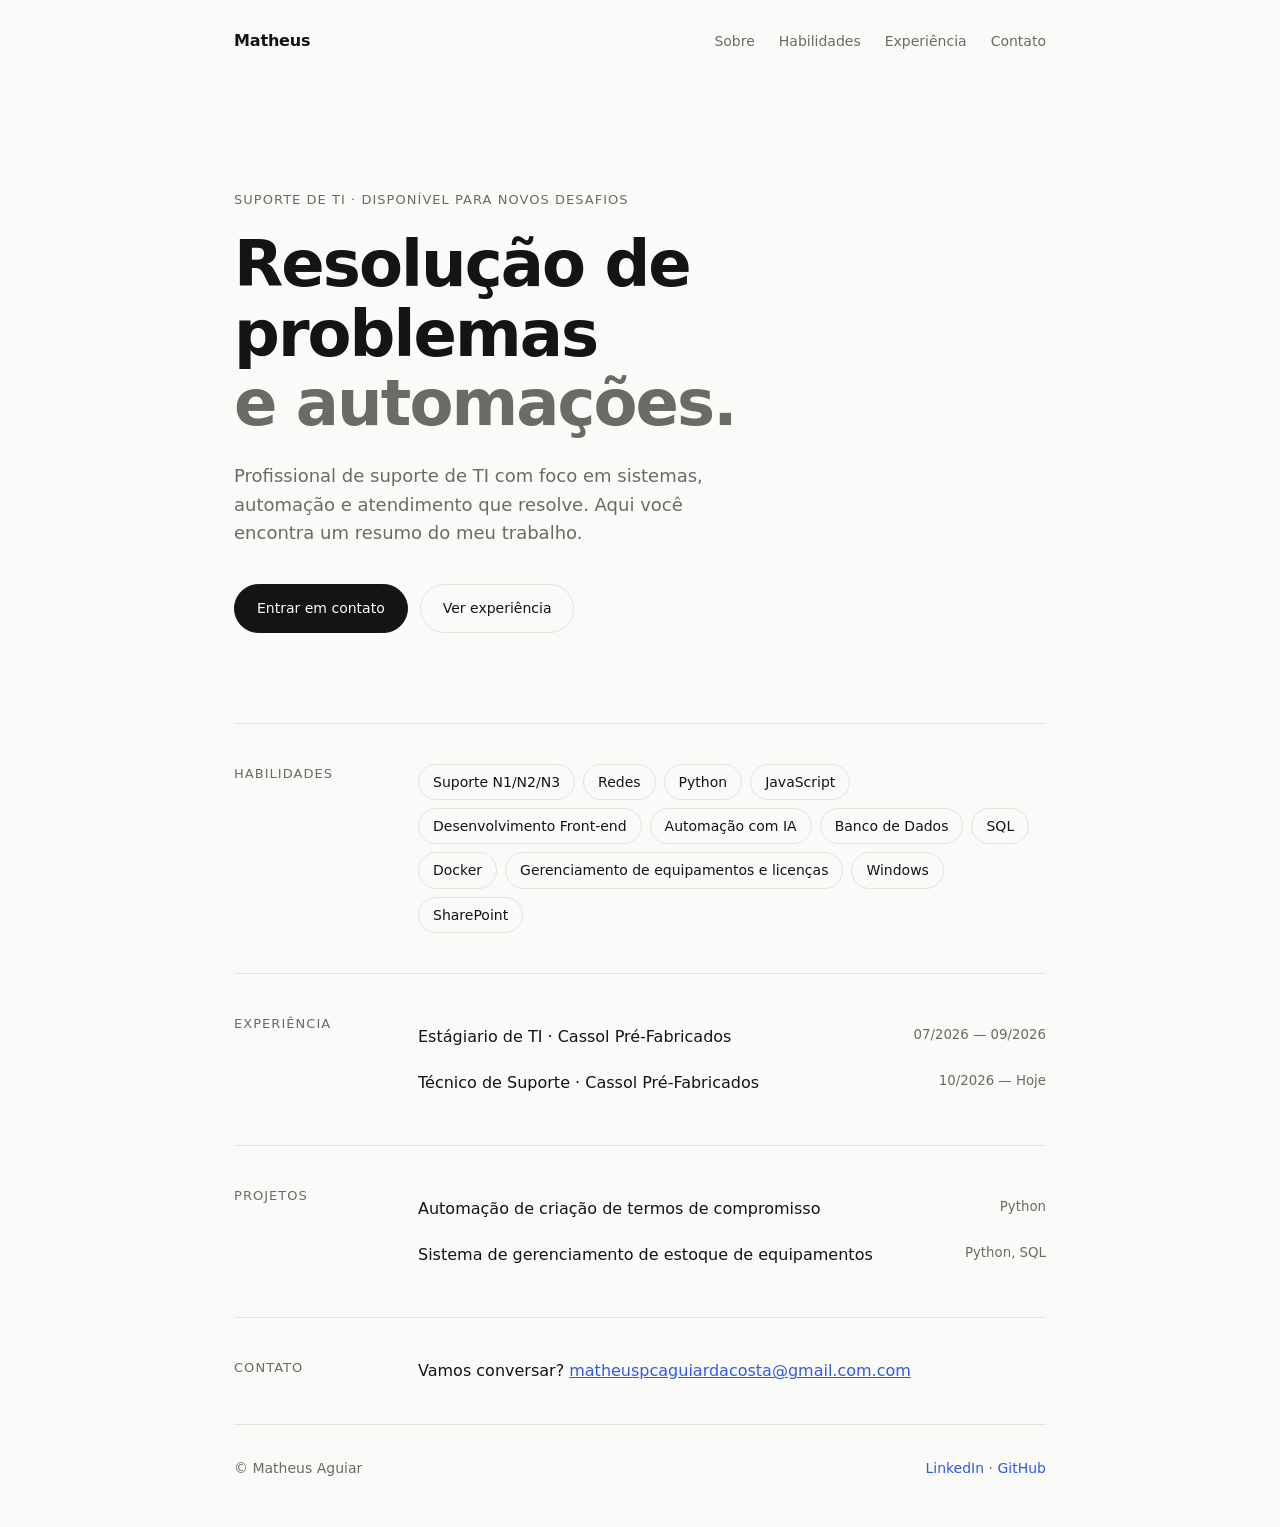
==== index.html @ d4a685de "Adição de projetos e melhoria no código" ====
<!DOCTYPE html>
<html lang="pt-BR">
<head>
<meta charset="utf-8">
<meta name="viewport" content="width=device-width, initial-scale=1, viewport-fit=cover">
<link rel="stylesheet" href="style.css">
<title>Matheus — Portfólio</title>
</head>
<body>
<div class="wrap">
  <header>
    <div class="logo">Matheus</div>
    <nav><a href="#sobre">Sobre</a><a href="#habilidades">Habilidades</a><a href="#experiencia">Experiência</a><a href="#contato">Contato</a></nav>
  </header>

  <main>
    <div class="hero">
      <p class="tag">Suporte de TI · Disponível para novos desafios</p>
      <h1>Resolução de problemas<br><span>e automações.</span></h1>
      <p class="lead">Profissional de suporte de TI com foco em sistemas, automação e atendimento que resolve. Aqui você encontra um resumo do meu trabalho.</p>
      <div class="cta">
        <a class="btn" href="#contato">Entrar em contato</a>
        <a class="btn ghost" href="#experiencia">Ver experiência</a>
      </div>
    </div>

    <section id="habilidades">
      <h2>Habilidades</h2>
      <div class="skills">
        <span>Suporte N1/N2/N3</span>
        <span>Redes</span>
        <span>Python</span>
        <span>JavaScript</span>
        <span>Desenvolvimento Front-end</span>
        <span>Automação com IA</span>
        <span>Banco de Dados</span>
        <span>SQL</span>
        <span>Docker</span>
        <span>Gerenciamento de equipamentos e licenças</span>
        <span>Windows</span>
        <span>SharePoint</span>
      </div>
    </section>

    <section id="experiencia">
      <h2>Experiência</h2>
      <div>
        <div class="row"><span>Estágiario de TI · Cassol Pré-Fabricados</span><small>07/2026 — 09/2026</small></div>
        <div class="row"><span>Técnico de Suporte · Cassol Pré-Fabricados</span><small>10/2026 — Hoje</small></div>
      </div>
    </section>

    <section id="projetos">
        <h2>Projetos</h2>
        <div>
            <div class="row"><span>Automação de criação de termos de compromisso</span><small>Python</small></div>
            <div class="row"><span>Sistema de gerenciamento de estoque de equipamentos</span><small>Python, SQL</small></div>
        </div>
    </section>

    <section id="contato">
      <h2>Contato</h2>
      <p style="margin:0">Vamos conversar? <a href="mailto:matheuspcaguiardacosta@gmail.com" style="color:var(--accent)">matheuspcaguiardacosta@gmail.com.com</a></p>
    </section>
  </main>

  <footer><span>© Matheus Aguiar</span><span><a href="https://www.linkedin.com/in/matheus-aguiar-43703b279" target="_blank">LinkedIn</a> · <a href="https://github.com/Matthwss" target="_blank">GitHub</a></span></footer>
</div>
</body>
</html>
---- style.css ----
:root{
    --bg:#fafaf8;--fg:#141414;
    --muted:#6b6b66;
    --line:#e4e4df;
    --accent:#2f5bea;
    box-sizing:border-box;
    padding-top:env(safe-area-inset-top,0px);
    padding-bottom:env(safe-area-inset-bottom,0px)
}

@media (prefers-color-scheme:dark){
    :root:not([data-theme="light"]){--bg:#0f0f0f;
        --fg:#f1f1ee;
        --muted:#9a9a94;
        --line:#262626;
        --accent:#7b9bff}
}
:root[data-theme="dark"]{
    --bg:#0f0f0f;--fg:#f1f1ee;
    --muted:#9a9a94;
    --line:#262626;
    --accent:#7b9bff
}
html{
    scroll-padding-top:env(safe-area-inset-top,0px)
}
*{
    box-sizing:border-box
}

body{
    margin:0;
    background:var(--bg);
    color:var(--fg);
    font-family:Inter,system-ui,-apple-system,"Segoe UI",sans-serif;line-height:1.6
}

.wrap{
    max-width:860px;
    margin:0 auto;
    padding:0 24px
}

header{
    display:flex;
    justify-content:space-between;
    align-items:center;
    padding:28px 0
}

.logo{
    font-weight:600;
    letter-spacing:-.01em
}

nav{
    display:flex;
    gap:24px;
    font-size:14px
}

nav a{
    color:var(--muted);
    text-decoration:none;
    transition:color .2s
}
nav a:hover{
    color:var(--fg)
}

.hero{
    padding:12vh 0 10vh
}

.tag{
    font-size:13px;
    color:var(--muted);
    letter-spacing:.08em;
    text-transform:uppercase;
    margin:0 0 20px
}

h1{
    font-size:clamp(36px,7vw,64px);
    line-height:1.08;
    letter-spacing:-.03em;
    font-weight:600;
    margin:0 0 24px
}
h1 span{
    color:var(--muted)
}

.lead{
    max-width:520px;color:var(--muted);
    font-size:18px;
    margin:0 0 36px
}
.cta{
    display:flex;
    gap:12px;
    flex-wrap:wrap
}
.btn{
    padding:12px 22px;
    border-radius:999px;
    font-size:14px;
    text-decoration:none;
    border:1px solid var(--fg);
    color:var(--bg);
    background:var(--fg);
    transition:opacity .2s
}
.btn.ghost{
    background:transparent;
    color:var(--fg);
    border-color:var(--line)
}
.btn:hover{
    opacity:.8
}
section{
    border-top:1px solid var(--line);
    padding:40px 0;
    display:grid;
    grid-template-columns:160px 1fr;
    gap:24px
}
section h2{
    font-size:13px;
    font-weight:500;
    color:var(--muted);
    letter-spacing:.08em;
    text-transform:uppercase;
    margin:0
}
.skills{
    display:flex;
    flex-wrap:wrap;
    gap:8px
}
.skills span{
    border:1px solid var(--line);
    padding:6px 14px;
    border-radius:999px;
    font-size:14px
}
.row{
    display:flex;
    justify-content:space-between;
    gap:16px;padding:10px 0
}
.row small{
    color:var(--muted)
}
footer{
    border-top:1px solid var(--line);
    padding:32px 0 48px;
    color:var(--muted);
    font-size:14px;
    display:flex;
    justify-content:space-between;
    flex-wrap:wrap;
    gap:12px
}
footer a{
    color:var(--accent);
    text-decoration:none
}
@media(max-width:640px){
    section{grid-template-columns:1fr;
        gap:12px}nav{gap:16px}
}
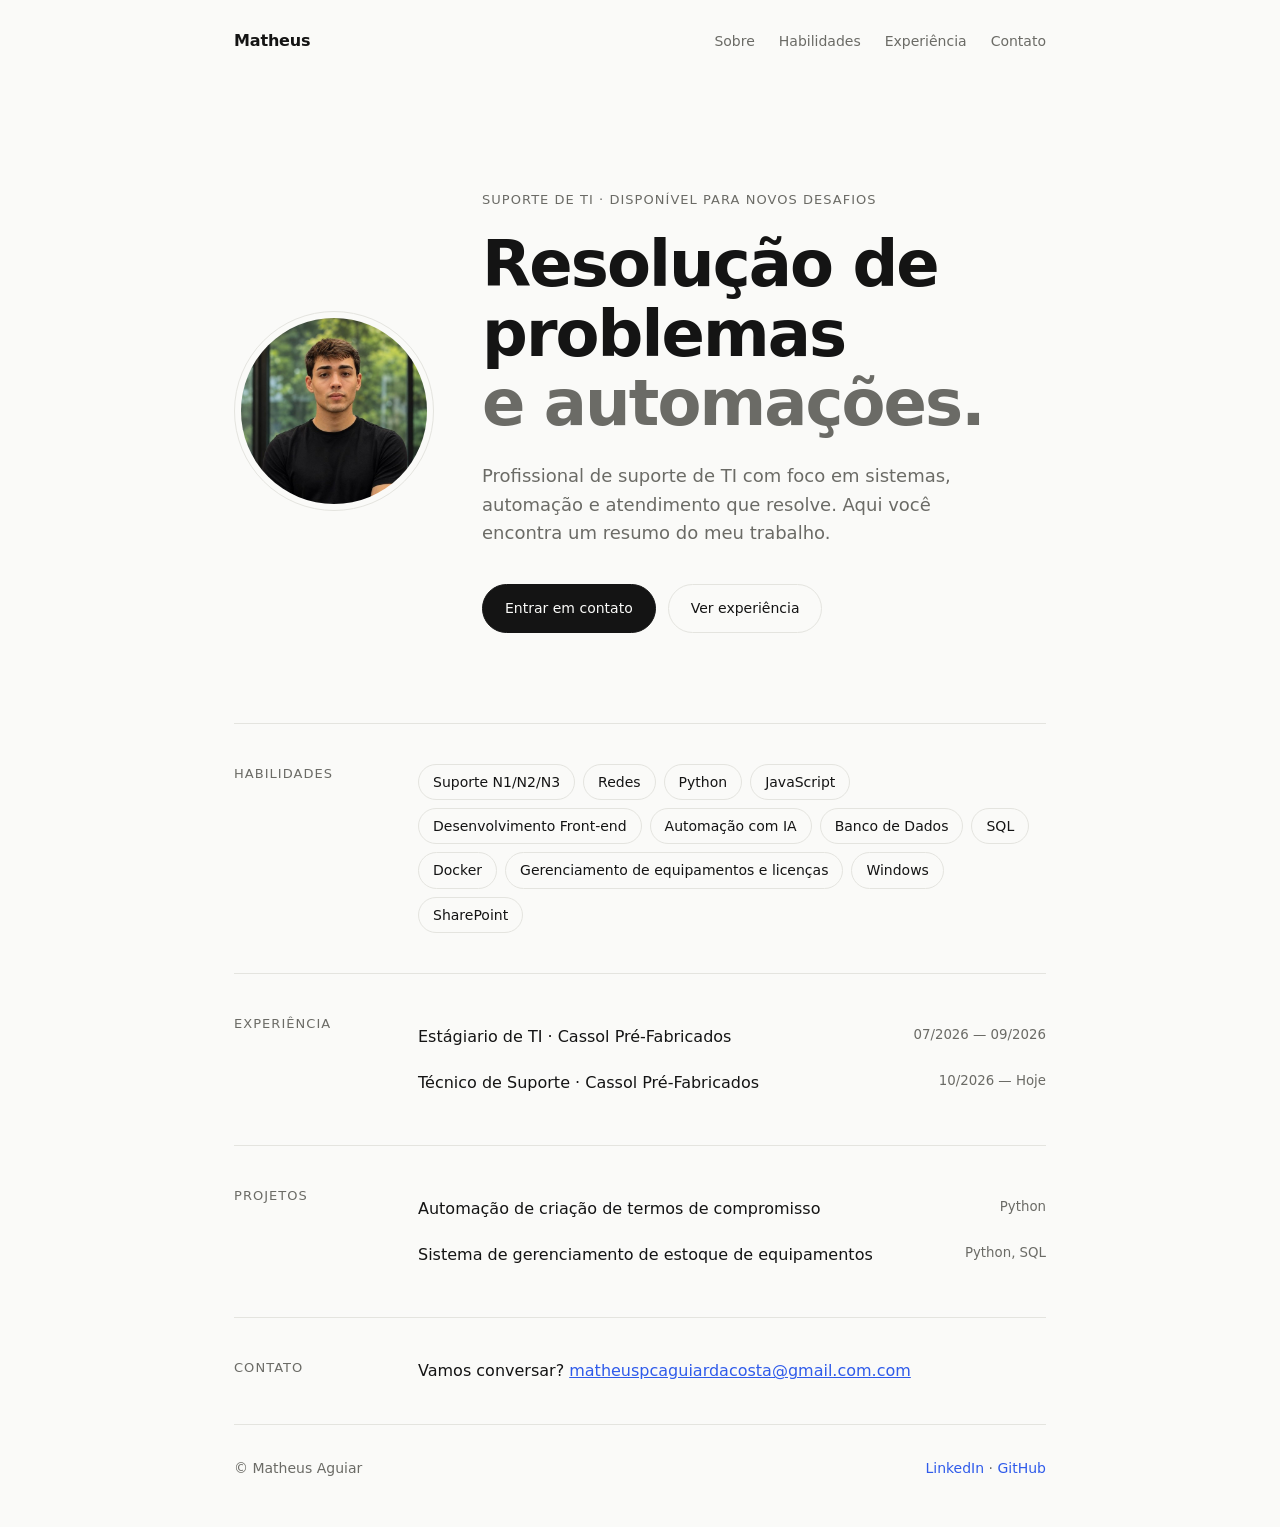
==== commit 4c2209f9: "Adição de foto de perfil" ====
--- a/index.html
+++ b/index.html
@@ -1,70 +1,73 @@
-<!DOCTYPE html>
-<html lang="pt-BR">
-<head>
-<meta charset="utf-8">
-<meta name="viewport" content="width=device-width, initial-scale=1, viewport-fit=cover">
-<link rel="stylesheet" href="style.css">
-<title>Matheus — Portfólio</title>
-</head>
-<body>
-<div class="wrap">
-  <header>
-    <div class="logo">Matheus</div>
-    <nav><a href="#sobre">Sobre</a><a href="#habilidades">Habilidades</a><a href="#experiencia">Experiência</a><a href="#contato">Contato</a></nav>
-  </header>
-
-  <main>
-    <div class="hero">
-      <p class="tag">Suporte de TI · Disponível para novos desafios</p>
-      <h1>Resolução de problemas<br><span>e automações.</span></h1>
-      <p class="lead">Profissional de suporte de TI com foco em sistemas, automação e atendimento que resolve. Aqui você encontra um resumo do meu trabalho.</p>
-      <div class="cta">
-        <a class="btn" href="#contato">Entrar em contato</a>
-        <a class="btn ghost" href="#experiencia">Ver experiência</a>
-      </div>
-    </div>
-
-    <section id="habilidades">
-      <h2>Habilidades</h2>
-      <div class="skills">
-        <span>Suporte N1/N2/N3</span>
-        <span>Redes</span>
-        <span>Python</span>
-        <span>JavaScript</span>
-        <span>Desenvolvimento Front-end</span>
-        <span>Automação com IA</span>
-        <span>Banco de Dados</span>
-        <span>SQL</span>
-        <span>Docker</span>
-        <span>Gerenciamento de equipamentos e licenças</span>
-        <span>Windows</span>
-        <span>SharePoint</span>
-      </div>
-    </section>
-
-    <section id="experiencia">
-      <h2>Experiência</h2>
-      <div>
-        <div class="row"><span>Estágiario de TI · Cassol Pré-Fabricados</span><small>07/2026 — 09/2026</small></div>
-        <div class="row"><span>Técnico de Suporte · Cassol Pré-Fabricados</span><small>10/2026 — Hoje</small></div>
-      </div>
-    </section>
-
-    <section id="projetos">
-        <h2>Projetos</h2>
-        <div>
-            <div class="row"><span>Automação de criação de termos de compromisso</span><small>Python</small></div>
-            <div class="row"><span>Sistema de gerenciamento de estoque de equipamentos</span><small>Python, SQL</small></div>
-        </div>
-    </section>
-
-    <section id="contato">
-      <h2>Contato</h2>
-      <p style="margin:0">Vamos conversar? <a href="mailto:matheuspcaguiardacosta@gmail.com" style="color:var(--accent)">matheuspcaguiardacosta@gmail.com.com</a></p>
-    </section>
-  </main>
-
-  <footer><span>© Matheus Aguiar</span><span><a href="https://www.linkedin.com/in/matheus-aguiar-43703b279" target="_blank">LinkedIn</a> · <a href="https://github.com/Matthwss" target="_blank">GitHub</a></span></footer>
-</div>
-</body>
+<!DOCTYPE html>
+<html lang="pt-BR">
+<head>
+<meta charset="utf-8">
+<meta name="viewport" content="width=device-width, initial-scale=1, viewport-fit=cover">
+<link rel="stylesheet" href="style.css">
+<title>Matheus — Portfólio</title>
+</head>
+<body>
+<div class="wrap">
+  <header>
+    <div class="logo">Matheus</div>
+    <nav><a href="#sobre">Sobre</a><a href="#habilidades">Habilidades</a><a href="#experiencia">Experiência</a><a href="#contato">Contato</a></nav>
+  </header>
+
+  <main>
+    <div class="hero">
+      <img class="avatar" src="foto.jpg" alt="Foto de Matheus" width="200" height="200">
+      <div class="hero-text">
+      <p class="tag">Suporte de TI · Disponível para novos desafios</p>
+      <h1>Resolução de problemas<br><span>e automações.</span></h1>
+      <p class="lead">Profissional de suporte de TI com foco em sistemas, automação e atendimento que resolve. Aqui você encontra um resumo do meu trabalho.</p>
+      <div class="cta">
+        <a class="btn" href="#contato">Entrar em contato</a>
+        <a class="btn ghost" href="#experiencia">Ver experiência</a>
+      </div>
+      </div>
+    </div>
+
+    <section id="habilidades">
+      <h2>Habilidades</h2>
+      <div class="skills">
+        <span>Suporte N1/N2/N3</span>
+        <span>Redes</span>
+        <span>Python</span>
+        <span>JavaScript</span>
+        <span>Desenvolvimento Front-end</span>
+        <span>Automação com IA</span>
+        <span>Banco de Dados</span>
+        <span>SQL</span>
+        <span>Docker</span>
+        <span>Gerenciamento de equipamentos e licenças</span>
+        <span>Windows</span>
+        <span>SharePoint</span>
+      </div>
+    </section>
+
+    <section id="experiencia">
+      <h2>Experiência</h2>
+      <div>
+        <div class="row"><span>Estágiario de TI · Cassol Pré-Fabricados</span><small>07/2026 — 09/2026</small></div>
+        <div class="row"><span>Técnico de Suporte · Cassol Pré-Fabricados</span><small>10/2026 — Hoje</small></div>
+      </div>
+    </section>
+
+    <section id="projetos">
+        <h2>Projetos</h2>
+        <div>
+            <div class="row"><span>Automação de criação de termos de compromisso</span><small>Python</small></div>
+            <div class="row"><span>Sistema de gerenciamento de estoque de equipamentos</span><small>Python, SQL</small></div>
+        </div>
+    </section>
+
+    <section id="contato">
+      <h2>Contato</h2>
+      <p style="margin:0">Vamos conversar? <a href="mailto:matheuspcaguiardacosta@gmail.com" style="color:var(--accent)">matheuspcaguiardacosta@gmail.com.com</a></p>
+    </section>
+  </main>
+
+  <footer><span>© Matheus Aguiar</span><span><a href="https://www.linkedin.com/in/matheus-aguiar-43703b279" target="_blank">LinkedIn</a> · <a href="https://github.com/Matthwss" target="_blank">GitHub</a></span></footer>
+</div>
+</body>
 </html>
--- a/style.css
+++ b/style.css
@@ -1,173 +1,193 @@
-:root{
-    --bg:#fafaf8;--fg:#141414;
-    --muted:#6b6b66;
-    --line:#e4e4df;
-    --accent:#2f5bea;
-    box-sizing:border-box;
-    padding-top:env(safe-area-inset-top,0px);
-    padding-bottom:env(safe-area-inset-bottom,0px)
-}
-
-@media (prefers-color-scheme:dark){
-    :root:not([data-theme="light"]){--bg:#0f0f0f;
-        --fg:#f1f1ee;
-        --muted:#9a9a94;
-        --line:#262626;
-        --accent:#7b9bff}
-}
-:root[data-theme="dark"]{
-    --bg:#0f0f0f;--fg:#f1f1ee;
-    --muted:#9a9a94;
-    --line:#262626;
-    --accent:#7b9bff
-}
-html{
-    scroll-padding-top:env(safe-area-inset-top,0px)
-}
-*{
-    box-sizing:border-box
-}
-
-body{
-    margin:0;
-    background:var(--bg);
-    color:var(--fg);
-    font-family:Inter,system-ui,-apple-system,"Segoe UI",sans-serif;line-height:1.6
-}
-
-.wrap{
-    max-width:860px;
-    margin:0 auto;
-    padding:0 24px
-}
-
-header{
-    display:flex;
-    justify-content:space-between;
-    align-items:center;
-    padding:28px 0
-}
-
-.logo{
-    font-weight:600;
-    letter-spacing:-.01em
-}
-
-nav{
-    display:flex;
-    gap:24px;
-    font-size:14px
-}
-
-nav a{
-    color:var(--muted);
-    text-decoration:none;
-    transition:color .2s
-}
-nav a:hover{
-    color:var(--fg)
-}
-
-.hero{
-    padding:12vh 0 10vh
-}
-
-.tag{
-    font-size:13px;
-    color:var(--muted);
-    letter-spacing:.08em;
-    text-transform:uppercase;
-    margin:0 0 20px
-}
-
-h1{
-    font-size:clamp(36px,7vw,64px);
-    line-height:1.08;
-    letter-spacing:-.03em;
-    font-weight:600;
-    margin:0 0 24px
-}
-h1 span{
-    color:var(--muted)
-}
-
-.lead{
-    max-width:520px;color:var(--muted);
-    font-size:18px;
-    margin:0 0 36px
-}
-.cta{
-    display:flex;
-    gap:12px;
-    flex-wrap:wrap
-}
-.btn{
-    padding:12px 22px;
-    border-radius:999px;
-    font-size:14px;
-    text-decoration:none;
-    border:1px solid var(--fg);
-    color:var(--bg);
-    background:var(--fg);
-    transition:opacity .2s
-}
-.btn.ghost{
-    background:transparent;
-    color:var(--fg);
-    border-color:var(--line)
-}
-.btn:hover{
-    opacity:.8
-}
-section{
-    border-top:1px solid var(--line);
-    padding:40px 0;
-    display:grid;
-    grid-template-columns:160px 1fr;
-    gap:24px
-}
-section h2{
-    font-size:13px;
-    font-weight:500;
-    color:var(--muted);
-    letter-spacing:.08em;
-    text-transform:uppercase;
-    margin:0
-}
-.skills{
-    display:flex;
-    flex-wrap:wrap;
-    gap:8px
-}
-.skills span{
-    border:1px solid var(--line);
-    padding:6px 14px;
-    border-radius:999px;
-    font-size:14px
-}
-.row{
-    display:flex;
-    justify-content:space-between;
-    gap:16px;padding:10px 0
-}
-.row small{
-    color:var(--muted)
-}
-footer{
-    border-top:1px solid var(--line);
-    padding:32px 0 48px;
-    color:var(--muted);
-    font-size:14px;
-    display:flex;
-    justify-content:space-between;
-    flex-wrap:wrap;
-    gap:12px
-}
-footer a{
-    color:var(--accent);
-    text-decoration:none
-}
-@media(max-width:640px){
-    section{grid-template-columns:1fr;
-        gap:12px}nav{gap:16px}
+:root{
+    --bg:#fafaf8;--fg:#141414;
+    --muted:#6b6b66;
+    --line:#e4e4df;
+    --accent:#2f5bea;
+    box-sizing:border-box;
+    padding-top:env(safe-area-inset-top,0px);
+    padding-bottom:env(safe-area-inset-bottom,0px)
+}
+
+@media (prefers-color-scheme:dark){
+    :root:not([data-theme="light"]){--bg:#0f0f0f;
+        --fg:#f1f1ee;
+        --muted:#9a9a94;
+        --line:#262626;
+        --accent:#7b9bff}
+}
+:root[data-theme="dark"]{
+    --bg:#0f0f0f;--fg:#f1f1ee;
+    --muted:#9a9a94;
+    --line:#262626;
+    --accent:#7b9bff
+}
+html{
+    scroll-padding-top:env(safe-area-inset-top,0px)
+}
+*{
+    box-sizing:border-box
+}
+
+body{
+    margin:0;
+    background:var(--bg);
+    color:var(--fg);
+    font-family:Inter,system-ui,-apple-system,"Segoe UI",sans-serif;line-height:1.6
+}
+
+.wrap{
+    max-width:860px;
+    margin:0 auto;
+    padding:0 24px
+}
+
+header{
+    display:flex;
+    justify-content:space-between;
+    align-items:center;
+    padding:28px 0
+}
+
+.logo{
+    font-weight:600;
+    letter-spacing:-.01em
+}
+
+nav{
+    display:flex;
+    gap:24px;
+    font-size:14px
+}
+
+nav a{
+    color:var(--muted);
+    text-decoration:none;
+    transition:color .2s
+}
+nav a:hover{
+    color:var(--fg)
+}
+
+.hero{
+    padding:12vh 0 10vh;
+    display:flex;
+    align-items:center;
+    justify-content:space-between;
+    gap:48px
+}
+.hero-text{
+    flex:1;
+    min-width:0
+}
+.avatar{
+    width:200px;
+    height:200px;
+    flex-shrink:0;
+    border-radius:50%;
+    object-fit:cover;
+    border:1px solid var(--line);
+    padding:6px;
+    background:var(--bg)
+}
+
+.tag{
+    font-size:13px;
+    color:var(--muted);
+    letter-spacing:.08em;
+    text-transform:uppercase;
+    margin:0 0 20px
+}
+
+h1{
+    font-size:clamp(36px,7vw,64px);
+    line-height:1.08;
+    letter-spacing:-.03em;
+    font-weight:600;
+    margin:0 0 24px
+}
+h1 span{
+    color:var(--muted)
+}
+
+.lead{
+    max-width:520px;color:var(--muted);
+    font-size:18px;
+    margin:0 0 36px
+}
+.cta{
+    display:flex;
+    gap:12px;
+    flex-wrap:wrap
+}
+.btn{
+    padding:12px 22px;
+    border-radius:999px;
+    font-size:14px;
+    text-decoration:none;
+    border:1px solid var(--fg);
+    color:var(--bg);
+    background:var(--fg);
+    transition:opacity .2s
+}
+.btn.ghost{
+    background:transparent;
+    color:var(--fg);
+    border-color:var(--line)
+}
+.btn:hover{
+    opacity:.8
+}
+section{
+    border-top:1px solid var(--line);
+    padding:40px 0;
+    display:grid;
+    grid-template-columns:160px 1fr;
+    gap:24px
+}
+section h2{
+    font-size:13px;
+    font-weight:500;
+    color:var(--muted);
+    letter-spacing:.08em;
+    text-transform:uppercase;
+    margin:0
+}
+.skills{
+    display:flex;
+    flex-wrap:wrap;
+    gap:8px
+}
+.skills span{
+    border:1px solid var(--line);
+    padding:6px 14px;
+    border-radius:999px;
+    font-size:14px
+}
+.row{
+    display:flex;
+    justify-content:space-between;
+    gap:16px;padding:10px 0
+}
+.row small{
+    color:var(--muted)
+}
+footer{
+    border-top:1px solid var(--line);
+    padding:32px 0 48px;
+    color:var(--muted);
+    font-size:14px;
+    display:flex;
+    justify-content:space-between;
+    flex-wrap:wrap;
+    gap:12px
+}
+footer a{
+    color:var(--accent);
+    text-decoration:none
+}
+@media(max-width:640px){
+    .hero{flex-direction:column-reverse;align-items:flex-start;gap:28px;padding:6vh 0 8vh}
+    .avatar{width:120px;height:120px}
+    section{grid-template-columns:1fr;
+        gap:12px}nav{gap:16px}
 }
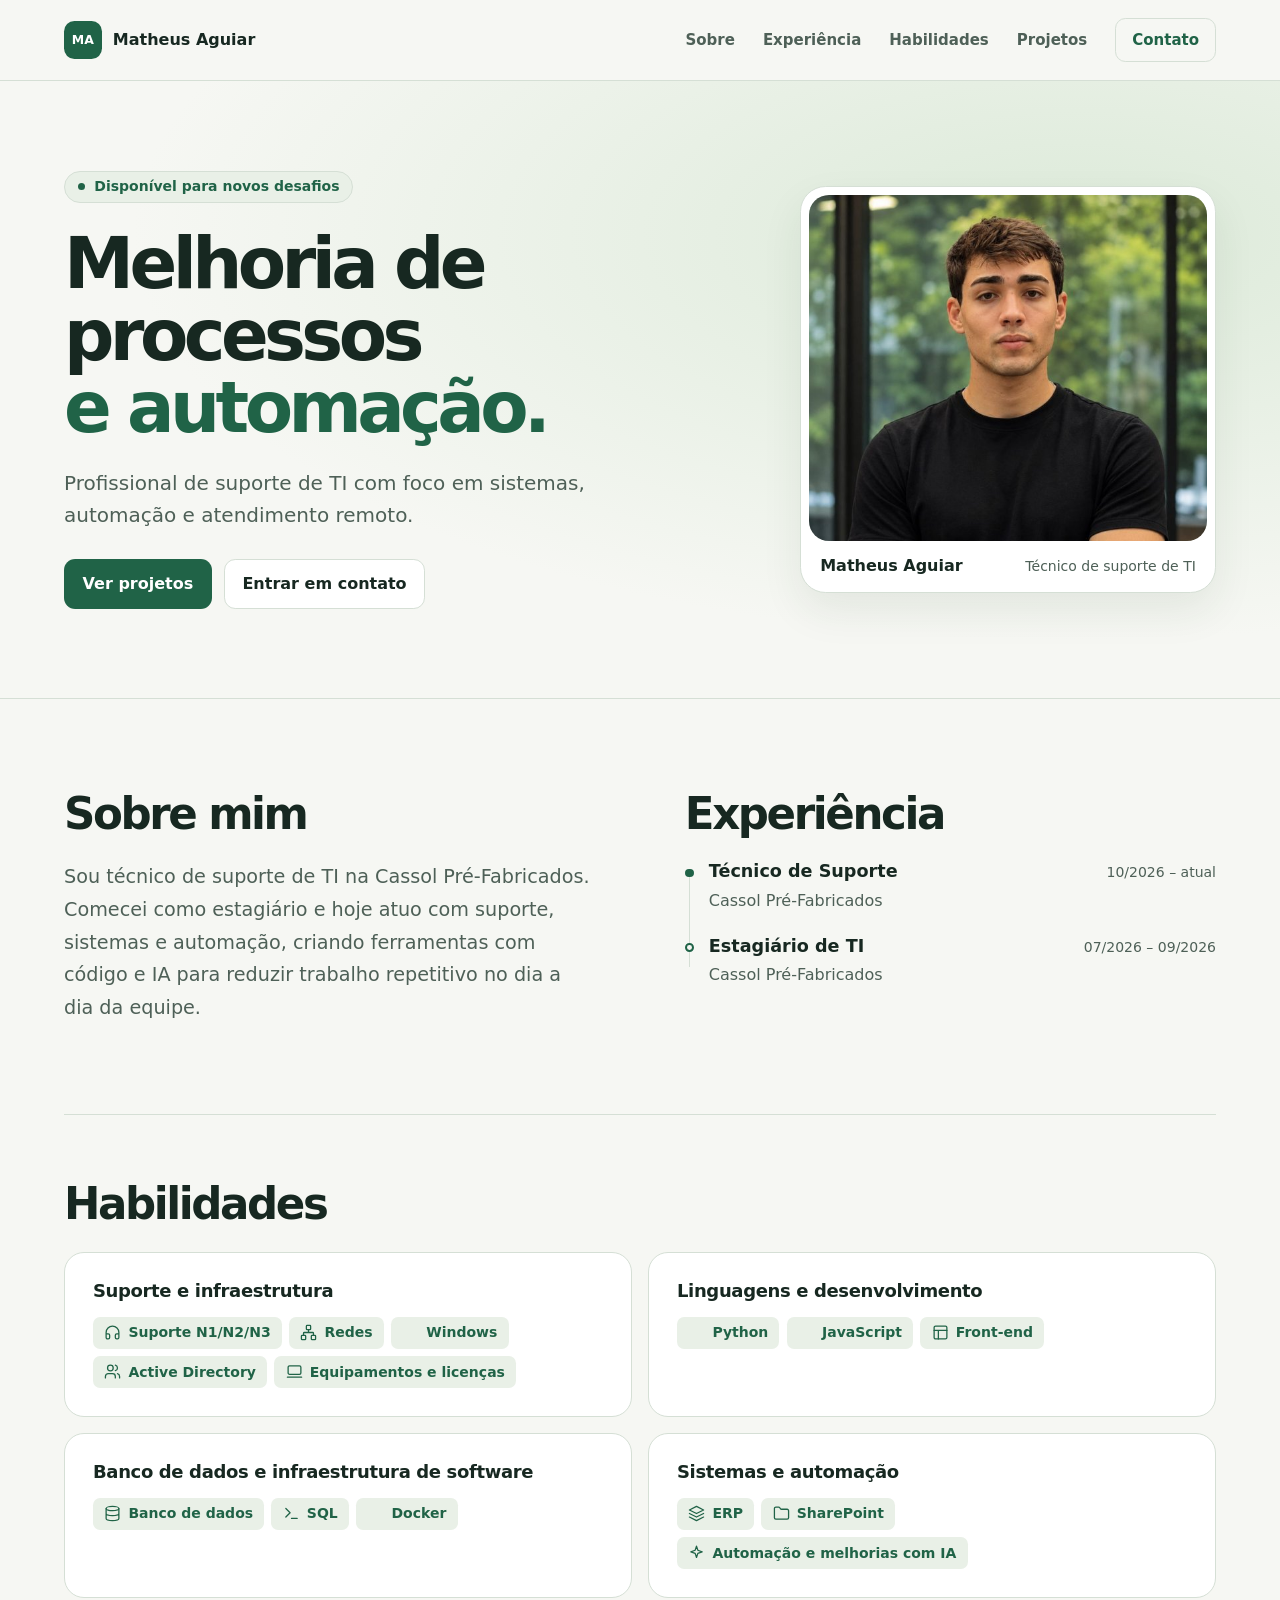
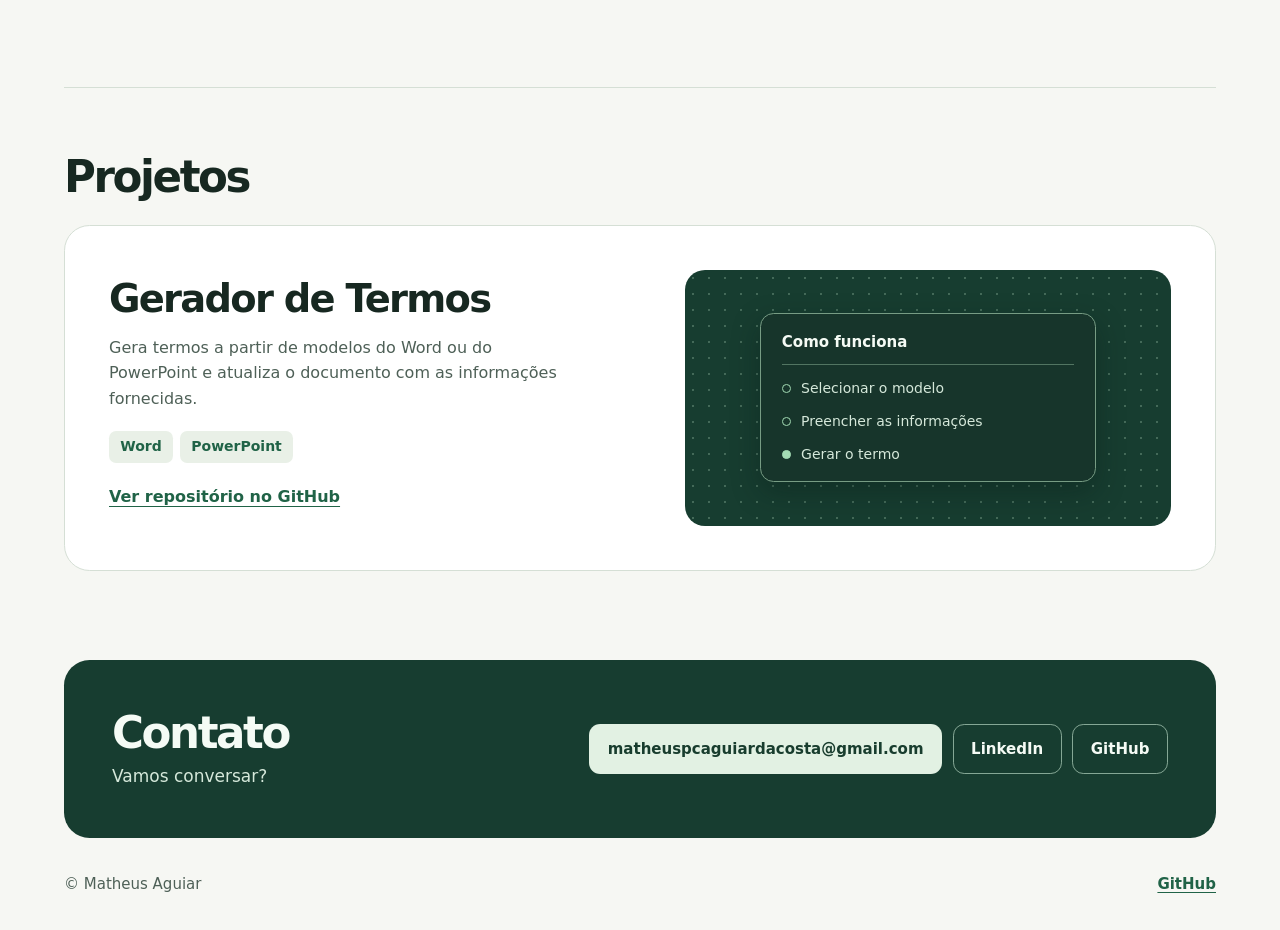
==== commit 3488518c: "1.2 Repaginada de visual do site." ====
--- a/index.html
+++ b/index.html
@@ -1,73 +1,231 @@
 <!DOCTYPE html>
 <html lang="pt-BR">
 <head>
-<meta charset="utf-8">
-<meta name="viewport" content="width=device-width, initial-scale=1, viewport-fit=cover">
-<link rel="stylesheet" href="style.css">
-<title>Matheus — Portfólio</title>
+  <meta charset="utf-8">
+  <meta name="viewport" content="width=device-width, initial-scale=1, viewport-fit=cover">
+  <meta name="description" content="Portfólio de Matheus Aguiar, técnico de suporte de TI com foco em sistemas, automação e melhoria de processos.">
+  <title>Matheus Aguiar | Suporte de TI e Automação</title>
+  <link rel="stylesheet" href="style.css">
 </head>
-<body>
-<div class="wrap">
-  <header>
-    <div class="logo">Matheus</div>
-    <nav><a href="#sobre">Sobre</a><a href="#habilidades">Habilidades</a><a href="#experiencia">Experiência</a><a href="#contato">Contato</a></nav>
+<body id="inicio">
+  <a class="skip-link" href="#conteudo">Pular para o conteúdo</a>
+
+  <header class="site-header">
+    <div class="container header-inner">
+      <a class="brand" href="#inicio">
+        <span class="brand-mark" aria-hidden="true">MA</span>
+        Matheus Aguiar
+      </a>
+
+      <nav class="site-nav" aria-label="Navegação principal">
+        <a href="#sobre">Sobre</a>
+        <a href="#experiencia">Experiência</a>
+        <a href="#habilidades">Habilidades</a>
+        <a href="#projetos">Projetos</a>
+        <a class="nav-contact" href="#contato">Contato</a>
+      </nav>
+    </div>
   </header>
 
-  <main>
-    <div class="hero">
-      <img class="avatar" src="foto.jpg" alt="Foto de Matheus" width="200" height="200">
-      <div class="hero-text">
-      <p class="tag">Suporte de TI · Disponível para novos desafios</p>
-      <h1>Resolução de problemas<br><span>e automações.</span></h1>
-      <p class="lead">Profissional de suporte de TI com foco em sistemas, automação e atendimento que resolve. Aqui você encontra um resumo do meu trabalho.</p>
-      <div class="cta">
-        <a class="btn" href="#contato">Entrar em contato</a>
-        <a class="btn ghost" href="#experiencia">Ver experiência</a>
-      </div>
-      </div>
-    </div>
-
-    <section id="habilidades">
-      <h2>Habilidades</h2>
-      <div class="skills">
-        <span>Suporte N1/N2/N3</span>
-        <span>Redes</span>
-        <span>Python</span>
-        <span>JavaScript</span>
-        <span>Desenvolvimento Front-end</span>
-        <span>Automação com IA</span>
-        <span>Banco de Dados</span>
-        <span>SQL</span>
-        <span>Docker</span>
-        <span>Gerenciamento de equipamentos e licenças</span>
-        <span>Windows</span>
-        <span>SharePoint</span>
+  <main id="conteudo" tabindex="-1">
+    <section class="hero" aria-labelledby="titulo">
+      <div class="container hero-inner">
+        <div class="hero-content">
+          <p class="availability">Disponível para novos desafios</p>
+          <h1 id="titulo">Melhoria de processos <span>e automação.</span></h1>
+          <p class="hero-description">Profissional de suporte de TI com foco em sistemas, automação e atendimento remoto.</p>
+          <div class="hero-actions">
+            <a class="button button-primary" href="#projetos">Ver projetos</a>
+            <a class="button button-outline" href="#contato">Entrar em contato</a>
+          </div>
+        </div>
+
+        <figure class="portrait">
+          <img src="foto.jpg" alt="Retrato de Matheus Aguiar" width="600" height="600" fetchpriority="high">
+          <figcaption>
+            <strong>Matheus Aguiar</strong>
+            <span>Técnico de suporte de TI</span>
+          </figcaption>
+        </figure>
       </div>
     </section>
 
-    <section id="experiencia">
-      <h2>Experiência</h2>
-      <div>
-        <div class="row"><span>Estágiario de TI · Cassol Pré-Fabricados</span><small>07/2026 — 09/2026</small></div>
-        <div class="row"><span>Técnico de Suporte · Cassol Pré-Fabricados</span><small>10/2026 — Hoje</small></div>
+    <div class="container main-content">
+      <div class="profile-grid">
+        <section id="sobre" aria-labelledby="titulo-sobre">
+          <h2 id="titulo-sobre">Sobre mim</h2>
+          <p class="about-copy">Sou técnico de suporte de TI na Cassol Pré-Fabricados. Comecei como estagiário e hoje atuo com suporte, sistemas e automação, criando ferramentas com código e IA para reduzir trabalho repetitivo no dia a dia da equipe.</p>
+        </section>
+
+        <section id="experiencia" aria-labelledby="titulo-experiencia">
+          <h2 id="titulo-experiencia">Experiência</h2>
+          <ol class="timeline">
+            <li>
+              <h3>Técnico de Suporte</h3>
+              <p>Cassol Pré-Fabricados</p>
+              <span class="timeline-date"><time datetime="2026-10">10/2026</time> – atual</span>
+            </li>
+            <li>
+              <h3>Estagiário de TI</h3>
+              <p>Cassol Pré-Fabricados</p>
+              <span class="timeline-date"><time datetime="2026-07">07/2026</time> – <time datetime="2026-09">09/2026</time></span>
+            </li>
+          </ol>
+        </section>
       </div>
-    </section>
-
-    <section id="projetos">
-        <h2>Projetos</h2>
+
+      <section class="content-section" id="habilidades" aria-labelledby="titulo-habilidades">
+        <h2 id="titulo-habilidades">Habilidades</h2>
+        <div class="skills-grid">
+          <div class="skill-card">
+            <h3>Suporte e infraestrutura</h3>
+            <ul class="tag-list">
+              <li>
+                <svg class="skill-icon" viewBox="0 0 24 24" aria-hidden="true" focusable="false">
+                  <path d="M3 14h3a2 2 0 0 1 2 2v3a2 2 0 0 1-2 2H5a2 2 0 0 1-2-2v-7a9 9 0 0 1 18 0v7a2 2 0 0 1-2 2h-1a2 2 0 0 1-2-2v-3a2 2 0 0 1 2-2h3"/>
+                </svg>
+                Suporte N1/N2/N3
+              </li>
+              <li>
+                <svg class="skill-icon" viewBox="0 0 24 24" aria-hidden="true" focusable="false">
+                  <rect x="16" y="16" width="6" height="6" rx="1"/>
+                  <rect x="2" y="16" width="6" height="6" rx="1"/>
+                  <rect x="9" y="2" width="6" height="6" rx="1"/>
+                  <path d="M5 16v-3a1 1 0 0 1 1-1h12a1 1 0 0 1 1 1v3M12 12V8"/>
+                </svg>
+                Redes
+              </li>
+              <li>
+                <img class="skill-icon" src="assets/skills/windows.svg" alt="" width="17" height="17">
+                Windows
+              </li>
+              <li>
+                <svg class="skill-icon" viewBox="0 0 24 24" aria-hidden="true" focusable="false">
+                  <path d="M16 21v-2a4 4 0 0 0-4-4H6a4 4 0 0 0-4 4v2M22 21v-2a4 4 0 0 0-3-3.87M16 3.13a4 4 0 0 1 0 7.75"/>
+                  <circle cx="9" cy="7" r="4"/>
+                </svg>
+                Active Directory
+              </li>
+              <li>
+                <svg class="skill-icon" viewBox="0 0 24 24" aria-hidden="true" focusable="false">
+                  <rect x="3" y="4" width="18" height="12" rx="2"/>
+                  <path d="M2 20h20"/>
+                </svg>
+                Equipamentos e licenças
+              </li>
+            </ul>
+          </div>
+          <div class="skill-card">
+            <h3>Linguagens e desenvolvimento</h3>
+            <ul class="tag-list">
+              <li>
+                <img class="skill-icon" src="assets/skills/python.svg" alt="" width="17" height="17">
+                Python
+              </li>
+              <li>
+                <img class="skill-icon" src="assets/skills/javascript.svg" alt="" width="17" height="17">
+                JavaScript
+              </li>
+              <li>
+                <svg class="skill-icon" viewBox="0 0 24 24" aria-hidden="true" focusable="false">
+                  <rect x="3" y="3" width="18" height="18" rx="2"/>
+                  <path d="M3 9h18M9 21V9"/>
+                </svg>
+                Front-end
+              </li>
+            </ul>
+          </div>
+          <div class="skill-card">
+            <h3>Banco de dados e infraestrutura de software</h3>
+            <ul class="tag-list">
+              <li>
+                <svg class="skill-icon" viewBox="0 0 24 24" aria-hidden="true" focusable="false">
+                  <ellipse cx="12" cy="5" rx="9" ry="3"/>
+                  <path d="M3 5v14a9 3 0 0 0 18 0V5M3 12a9 3 0 0 0 18 0"/>
+                </svg>
+                Banco de dados
+              </li>
+              <li>
+                <svg class="skill-icon" viewBox="0 0 24 24" aria-hidden="true" focusable="false">
+                  <path d="m4 5 6 6-6 6m8 2h8"/>
+                </svg>
+                SQL
+              </li>
+              <li>
+                <img class="skill-icon" src="assets/skills/docker.svg" alt="" width="17" height="17">
+                Docker
+              </li>
+            </ul>
+          </div>
+          <div class="skill-card">
+            <h3>Sistemas e automação</h3>
+            <ul class="tag-list">
+              <li>
+                <svg class="skill-icon" viewBox="0 0 24 24" aria-hidden="true" focusable="false">
+                  <path d="m12 2 10 5-10 5L2 7zM2 12l10 5 10-5M2 17l10 5 10-5"/>
+                </svg>
+                ERP
+              </li>
+              <li>
+                <svg class="skill-icon" viewBox="0 0 24 24" aria-hidden="true" focusable="false">
+                  <path d="M4 20h16a2 2 0 0 0 2-2V8a2 2 0 0 0-2-2h-7.9a2 2 0 0 1-1.7-.9l-.8-1.2A2 2 0 0 0 7.9 3H4a2 2 0 0 0-2 2v13a2 2 0 0 0 2 2z"/>
+                </svg>
+                SharePoint
+              </li>
+              <li>
+                <svg class="skill-icon" viewBox="0 0 24 24" aria-hidden="true" focusable="false">
+                  <path d="m12 3 1.9 5.8L20 11l-6.1 2.2L12 19l-1.9-5.8L4 11l6.1-2.2z"/>
+                </svg>
+                Automação e melhorias com IA
+              </li>
+            </ul>
+          </div>
+        </div>
+      </section>
+
+      <section class="content-section" id="projetos" aria-labelledby="titulo-projetos">
+        <h2 id="titulo-projetos">Projetos</h2>
+        <article class="project">
+          <div class="project-content">
+            <h3>Gerador de Termos</h3>
+            <p>Gera termos a partir de modelos do Word ou do PowerPoint e atualiza o documento com as informações fornecidas.</p>
+            <ul class="tag-list" aria-label="Formatos compatíveis">
+              <li>Word</li>
+              <li>PowerPoint</li>
+            </ul>
+            <a class="text-link" href="https://github.com/Matthwss/Term-and-Welcome-Generator">Ver repositório no GitHub</a>
+          </div>
+
+          <div class="project-visual">
+            <div class="workflow">
+              <h4>Como funciona</h4>
+              <ol>
+                <li>Selecionar o modelo</li>
+                <li>Preencher as informações</li>
+                <li>Gerar o termo</li>
+              </ol>
+            </div>
+          </div>
+        </article>
+      </section>
+
+      <section class="contact" id="contato" aria-labelledby="titulo-contato">
         <div>
-            <div class="row"><span>Automação de criação de termos de compromisso</span><small>Python</small></div>
-            <div class="row"><span>Sistema de gerenciamento de estoque de equipamentos</span><small>Python, SQL</small></div>
-        </div>
-    </section>
-
-    <section id="contato">
-      <h2>Contato</h2>
-      <p style="margin:0">Vamos conversar? <a href="mailto:matheuspcaguiardacosta@gmail.com" style="color:var(--accent)">matheuspcaguiardacosta@gmail.com.com</a></p>
-    </section>
+          <h2 id="titulo-contato">Contato</h2>
+          <p>Vamos conversar?</p>
+        </div>
+        <div class="contact-actions">
+          <a class="button contact-button" href="mailto:matheuspcaguiardacosta@gmail.com"><span>matheuspcaguiardacosta@<wbr>gmail.com</span></a>
+          <a class="button contact-button contact-social" href="https://www.linkedin.com/in/matheus-aguiar-43703b279/">LinkedIn</a>
+          <a class="button contact-button contact-social" href="https://github.com/Matthwss">GitHub</a>
+        </div>
+      </section>
+    </div>
   </main>
 
-  <footer><span>© Matheus Aguiar</span><span><a href="https://www.linkedin.com/in/matheus-aguiar-43703b279" target="_blank">LinkedIn</a> · <a href="https://github.com/Matthwss" target="_blank">GitHub</a></span></footer>
-</div>
+  <footer class="container site-footer">
+    <span>© Matheus Aguiar</span>
+    <a class="text-link" href="https://github.com/Matthwss">GitHub</a>
+  </footer>
 </body>
-</html>+</html>
--- a/style.css
+++ b/style.css
@@ -1,193 +1,688 @@
-:root{
-    --bg:#fafaf8;--fg:#141414;
-    --muted:#6b6b66;
-    --line:#e4e4df;
-    --accent:#2f5bea;
-    box-sizing:border-box;
-    padding-top:env(safe-area-inset-top,0px);
-    padding-bottom:env(safe-area-inset-bottom,0px)
-}
-
-@media (prefers-color-scheme:dark){
-    :root:not([data-theme="light"]){--bg:#0f0f0f;
-        --fg:#f1f1ee;
-        --muted:#9a9a94;
-        --line:#262626;
-        --accent:#7b9bff}
-}
-:root[data-theme="dark"]{
-    --bg:#0f0f0f;--fg:#f1f1ee;
-    --muted:#9a9a94;
-    --line:#262626;
-    --accent:#7b9bff
-}
-html{
-    scroll-padding-top:env(safe-area-inset-top,0px)
-}
-*{
-    box-sizing:border-box
-}
-
-body{
-    margin:0;
-    background:var(--bg);
-    color:var(--fg);
-    font-family:Inter,system-ui,-apple-system,"Segoe UI",sans-serif;line-height:1.6
-}
-
-.wrap{
-    max-width:860px;
-    margin:0 auto;
-    padding:0 24px
-}
-
-header{
-    display:flex;
-    justify-content:space-between;
-    align-items:center;
-    padding:28px 0
-}
-
-.logo{
-    font-weight:600;
-    letter-spacing:-.01em
-}
-
-nav{
-    display:flex;
-    gap:24px;
-    font-size:14px
-}
-
-nav a{
-    color:var(--muted);
-    text-decoration:none;
-    transition:color .2s
-}
-nav a:hover{
-    color:var(--fg)
-}
-
-.hero{
-    padding:12vh 0 10vh;
-    display:flex;
-    align-items:center;
-    justify-content:space-between;
-    gap:48px
-}
-.hero-text{
-    flex:1;
-    min-width:0
-}
-.avatar{
-    width:200px;
-    height:200px;
-    flex-shrink:0;
-    border-radius:50%;
-    object-fit:cover;
-    border:1px solid var(--line);
-    padding:6px;
-    background:var(--bg)
-}
-
-.tag{
-    font-size:13px;
-    color:var(--muted);
-    letter-spacing:.08em;
-    text-transform:uppercase;
-    margin:0 0 20px
-}
-
-h1{
-    font-size:clamp(36px,7vw,64px);
-    line-height:1.08;
-    letter-spacing:-.03em;
-    font-weight:600;
-    margin:0 0 24px
-}
-h1 span{
-    color:var(--muted)
-}
-
-.lead{
-    max-width:520px;color:var(--muted);
-    font-size:18px;
-    margin:0 0 36px
-}
-.cta{
-    display:flex;
-    gap:12px;
-    flex-wrap:wrap
-}
-.btn{
-    padding:12px 22px;
-    border-radius:999px;
-    font-size:14px;
-    text-decoration:none;
-    border:1px solid var(--fg);
-    color:var(--bg);
-    background:var(--fg);
-    transition:opacity .2s
-}
-.btn.ghost{
-    background:transparent;
-    color:var(--fg);
-    border-color:var(--line)
-}
-.btn:hover{
-    opacity:.8
-}
-section{
-    border-top:1px solid var(--line);
-    padding:40px 0;
-    display:grid;
-    grid-template-columns:160px 1fr;
-    gap:24px
-}
-section h2{
-    font-size:13px;
-    font-weight:500;
-    color:var(--muted);
-    letter-spacing:.08em;
-    text-transform:uppercase;
-    margin:0
-}
-.skills{
-    display:flex;
-    flex-wrap:wrap;
-    gap:8px
-}
-.skills span{
-    border:1px solid var(--line);
-    padding:6px 14px;
-    border-radius:999px;
-    font-size:14px
-}
-.row{
-    display:flex;
-    justify-content:space-between;
-    gap:16px;padding:10px 0
-}
-.row small{
-    color:var(--muted)
-}
-footer{
-    border-top:1px solid var(--line);
-    padding:32px 0 48px;
-    color:var(--muted);
-    font-size:14px;
-    display:flex;
-    justify-content:space-between;
-    flex-wrap:wrap;
-    gap:12px
-}
-footer a{
-    color:var(--accent);
-    text-decoration:none
-}
-@media(max-width:640px){
-    .hero{flex-direction:column-reverse;align-items:flex-start;gap:28px;padding:6vh 0 8vh}
-    .avatar{width:120px;height:120px}
-    section{grid-template-columns:1fr;
-        gap:12px}nav{gap:16px}
-}+:root {
+  color-scheme: light;
+  --background: #f6f7f3;
+  --surface: #fff;
+  --ink: #172821;
+  --muted: #4e6057;
+  --line: #d5dfd5;
+  --accent: #206347;
+  --accent-hover: #184d37;
+  --accent-ink: #fff;
+  --tint: #e9f0e7;
+  --hero-glow: #dcead9;
+  --shadow: 0 18px 42px #263d2814;
+  --panel: #173d30;
+  --panel-ink: #f5fbf5;
+  --panel-muted: #d5e8da;
+  --radius: 1.25rem;
+  --gutter: clamp(1rem, 4vw, 3rem);
+  --section-space: clamp(3.25rem, 7vw, 6rem);
+}
+
+@media (prefers-color-scheme: dark) {
+  :root:not([data-theme="light"]) {
+    color-scheme: dark;
+    --background: #101a16;
+    --surface: #182620;
+    --ink: #eff6ef;
+    --muted: #bacdc0;
+    --line: #34483e;
+    --accent: #a3dbb4;
+    --accent-hover: #c3edce;
+    --accent-ink: #14281c;
+    --tint: #23382d;
+    --hero-glow: #21382a;
+    --shadow: 0 18px 42px #09120e40;
+  }
+}
+
+:root[data-theme="dark"] {
+  color-scheme: dark;
+  --background: #101a16;
+  --surface: #182620;
+  --ink: #eff6ef;
+  --muted: #bacdc0;
+  --line: #34483e;
+  --accent: #a3dbb4;
+  --accent-hover: #c3edce;
+  --accent-ink: #14281c;
+  --tint: #23382d;
+  --hero-glow: #21382a;
+  --shadow: 0 18px 42px #09120e40;
+}
+
+*, *::before, *::after {
+  box-sizing: border-box;
+}
+
+html {
+  scroll-behavior: smooth;
+  scroll-padding-block-start: calc(1.5rem + env(safe-area-inset-top, 0px));
+}
+
+body {
+  margin: 0;
+  background: var(--background);
+  color: var(--ink);
+  font-family: "Segoe UI", system-ui, sans-serif;
+  font-size: 1rem;
+  line-height: 1.6;
+  overflow-wrap: anywhere;
+}
+
+h1, h2, h3, h4, p, figure {
+  margin: 0;
+}
+
+h1, h2, h3 {
+  line-height: 1.15;
+}
+
+a {
+  color: inherit;
+}
+
+a:focus-visible, main:focus-visible {
+  outline: 2px solid var(--accent);
+  outline-offset: 4px;
+}
+
+.container {
+  width: min(72rem, calc(100% - 2 * var(--gutter)));
+  margin-inline: auto;
+}
+
+.skip-link {
+  position: fixed;
+  z-index: 1;
+  inset: 0 auto auto var(--gutter);
+  padding: .75rem 1rem;
+  border-radius: .5rem;
+  background: var(--surface);
+  color: var(--accent);
+  transform: translateY(-140%);
+}
+
+.skip-link:focus {
+  inset-block-start: max(.75rem, env(safe-area-inset-top, 0px));
+  transform: none;
+}
+
+.site-header {
+  padding-block-start: env(safe-area-inset-top, 0px);
+  border-bottom: 1px solid var(--line);
+  background: var(--background);
+}
+
+.header-inner,
+.site-nav,
+.brand {
+  display: flex;
+  align-items: center;
+}
+
+.header-inner {
+  min-height: 5rem;
+  justify-content: space-between;
+  gap: .625rem 1.5rem;
+}
+
+.brand {
+  gap: .7rem;
+  min-height: 2.75rem;
+  font-weight: 750;
+  text-decoration: none;
+}
+
+.brand-mark {
+  display: grid;
+  width: 2.35rem;
+  height: 2.35rem;
+  flex: none;
+  place-items: center;
+  border-radius: .65rem;
+  background: var(--accent);
+  color: var(--accent-ink);
+  font-size: .78rem;
+  font-weight: 750;
+}
+
+.site-nav {
+  flex-wrap: wrap;
+  gap: .25rem clamp(.625rem, 2.2vw, 1.75rem);
+  font-size: .9375rem;
+  font-weight: 600;
+}
+
+.site-nav a {
+  display: inline-flex;
+  min-height: 2.75rem;
+  align-items: center;
+  color: var(--muted);
+  text-decoration: none;
+}
+
+.site-nav a:hover {
+  color: var(--accent);
+  text-decoration: underline;
+  text-underline-offset: .22em;
+}
+
+.site-nav .nav-contact {
+  padding-inline: 1rem;
+  border: 1px solid var(--line);
+  border-radius: .65rem;
+  color: var(--accent);
+}
+
+.site-nav .nav-contact:hover {
+  border-color: var(--accent);
+}
+
+.hero {
+  border-bottom: 1px solid var(--line);
+  background: radial-gradient(ellipse at 84% 25%, var(--hero-glow), transparent 62%);
+}
+
+.hero-inner {
+  display: grid;
+  grid-template-columns: minmax(0, 1.6fr) minmax(15rem, 1fr);
+  align-items: center;
+  gap: clamp(2rem, 5.5vw, 5rem);
+  padding-block: clamp(3.5rem, 7vw, 6rem);
+}
+
+.availability {
+  display: inline-flex;
+  min-height: 2rem;
+  align-items: center;
+  gap: .55rem;
+  margin-bottom: clamp(1rem, 2.2vw, 1.65rem);
+  padding: .24rem .8rem;
+  border: 1px solid var(--line);
+  border-radius: 2rem;
+  background: var(--tint);
+  color: var(--accent);
+  font-size: .875rem;
+  font-weight: 650;
+}
+
+.availability::before {
+  width: .48rem;
+  height: .48rem;
+  flex: none;
+  border-radius: 50%;
+  background: currentColor;
+  content: "";
+}
+
+h1 {
+  font-size: clamp(2.5rem, 5.5vw, 4.75rem);
+  font-weight: 770;
+  letter-spacing: -.065em;
+  line-height: 1.02;
+  text-wrap: balance;
+}
+
+h1 span {
+  display: block;
+  color: var(--accent);
+}
+
+.hero-description {
+  max-width: 44ch;
+  margin-block-start: 1.4rem;
+  color: var(--muted);
+  font-size: clamp(1.0625rem, 1.8vw, 1.25rem);
+  text-wrap: pretty;
+}
+
+.hero-actions {
+  display: flex;
+  flex-wrap: wrap;
+  gap: .75rem;
+  margin-block-start: 1.75rem;
+}
+
+.button {
+  display: inline-flex;
+  min-height: 3.125rem;
+  max-width: 100%;
+  align-items: center;
+  justify-content: center;
+  padding: .65rem 1.1rem;
+  border: 1px solid transparent;
+  border-radius: .7rem;
+  font-weight: 650;
+  text-align: center;
+  text-decoration: none;
+  transition: background-color .18s, border-color .18s;
+}
+
+.button-primary {
+  background: var(--accent);
+  color: var(--accent-ink);
+}
+
+.button-primary:hover {
+  background: var(--accent-hover);
+}
+
+.button-outline {
+  border-color: var(--line);
+  background: var(--surface);
+}
+
+.button-outline:hover {
+  border-color: var(--accent);
+  background: var(--tint);
+}
+
+.portrait {
+  width: 100%;
+  padding: .5rem;
+  border: 1px solid var(--line);
+  border-radius: calc(var(--radius) + .35rem);
+  background: var(--surface);
+  box-shadow: var(--shadow);
+}
+
+.portrait img {
+  display: block;
+  width: 100%;
+  height: auto;
+  aspect-ratio: 1.15;
+  border-radius: var(--radius);
+  object-fit: cover;
+  object-position: 50% 40%;
+  background: var(--tint);
+}
+
+.portrait figcaption {
+  display: flex;
+  flex-wrap: wrap;
+  align-items: baseline;
+  justify-content: space-between;
+  gap: .125rem 1rem;
+  padding: .75rem .7rem .35rem;
+}
+
+.portrait figcaption strong {
+  font-size: 1rem;
+}
+
+.portrait figcaption span {
+  color: var(--muted);
+  font-size: .875rem;
+}
+
+.main-content {
+  padding-block-start: var(--section-space);
+}
+
+.profile-grid {
+  display: grid;
+  grid-template-columns: minmax(0, 1fr) minmax(0, 1fr);
+  gap: clamp(2.75rem, 7vw, 6rem);
+}
+
+h2 {
+  margin-block-end: 1.4rem;
+  font-size: clamp(1.95rem, 3.4vw, 2.9rem);
+  font-weight: 740;
+  letter-spacing: -.055em;
+}
+
+.about-copy {
+  max-width: 47ch;
+  color: var(--muted);
+  font-size: clamp(1.0625rem, 1.7vw, 1.2rem);
+  line-height: 1.7;
+}
+
+.timeline {
+  position: relative;
+  margin: 0;
+  padding: 0;
+  list-style: none;
+}
+
+.timeline::before {
+  position: absolute;
+  inset: .55rem auto 1.3rem .25rem;
+  width: 1px;
+  background: var(--line);
+  content: "";
+}
+
+.timeline li {
+  position: relative;
+  display: grid;
+  grid-template-columns: minmax(0, 1fr) auto;
+  gap: .25rem .9rem;
+  align-items: baseline;
+  padding-inline-start: 1.5rem;
+}
+
+.timeline li + li {
+  margin-block-start: 1.4rem;
+}
+
+.timeline li::before {
+  position: absolute;
+  inset: .45rem auto auto 0;
+  width: .55rem;
+  height: .55rem;
+  border: 2px solid var(--accent);
+  border-radius: 50%;
+  background: var(--background);
+  content: "";
+}
+
+.timeline li:first-child::before {
+  background: var(--accent);
+}
+
+.timeline h3 {
+  grid-column: 1;
+  font-size: 1.1rem;
+}
+
+.timeline p {
+  grid-area: 2 / 1;
+  color: var(--muted);
+}
+
+.timeline-date {
+  grid-area: 1 / 2;
+  color: var(--muted);
+  font-size: .875rem;
+  font-variant-numeric: tabular-nums;
+}
+
+.content-section {
+  margin-block-start: var(--section-space);
+  padding-block-start: clamp(2.5rem, 5vw, 4rem);
+  border-top: 1px solid var(--line);
+}
+
+.skills-grid {
+  display: grid;
+  grid-template-columns: repeat(2, minmax(0, 1fr));
+  gap: 1rem;
+}
+
+.skill-card {
+  padding: clamp(1.15rem, 3vw, 1.75rem);
+  border: 1px solid var(--line);
+  border-radius: var(--radius);
+  background: var(--surface);
+}
+
+.skill-card h3 {
+  margin-block-end: .95rem;
+  font-size: 1.125rem;
+  letter-spacing: -.02em;
+}
+
+.tag-list {
+  display: flex;
+  flex-wrap: wrap;
+  gap: .45rem;
+  margin: 0;
+  padding: 0;
+  list-style: none;
+}
+
+.tag-list li {
+  max-width: 100%;
+  padding: .3rem .7rem;
+  border-radius: .45rem;
+  background: var(--tint);
+  color: var(--accent);
+  font-size: .875rem;
+  font-weight: 600;
+}
+
+.skill-card .tag-list li {
+  display: flex;
+  align-items: center;
+  gap: .45rem;
+}
+
+.skill-icon {
+  width: 1.0625rem;
+  height: 1.0625rem;
+  flex: none;
+  object-fit: contain;
+}
+
+.skill-card svg {
+  fill: none;
+  stroke: currentColor;
+  stroke-width: 1.8;
+  stroke-linecap: round;
+  stroke-linejoin: round;
+}
+
+.project {
+  display: grid;
+  grid-template-columns: minmax(0, 1fr) minmax(0, .92fr);
+  align-items: center;
+  gap: clamp(1.5rem, 4vw, 3rem);
+  padding: clamp(1.25rem, 4vw, 2.75rem);
+  border: 1px solid var(--line);
+  border-radius: calc(var(--radius) + .35rem);
+  background: var(--surface);
+}
+
+.project h3 {
+  font-size: clamp(1.65rem, 3vw, 2.4rem);
+  letter-spacing: -.045em;
+  text-wrap: balance;
+}
+
+.project-content p {
+  max-width: 45ch;
+  margin-block: .85rem 1.2rem;
+  color: var(--muted);
+}
+
+.text-link {
+  display: inline-flex;
+  min-height: 2.75rem;
+  align-items: center;
+  color: var(--accent);
+  font-weight: 650;
+  text-decoration-thickness: 1px;
+  text-underline-offset: .23em;
+}
+
+.text-link:hover {
+  text-decoration-thickness: 2px;
+}
+
+.project .text-link {
+  margin-block-start: .75rem;
+}
+
+.project-visual {
+  display: grid;
+  min-height: 16rem;
+  place-items: center;
+  padding: clamp(1rem, 3vw, 2.25rem);
+  border-radius: var(--radius);
+  background-color: var(--panel);
+  background-image: radial-gradient(circle, #cbeed340 1px, transparent 1px);
+  background-size: 1rem 1rem;
+  color: var(--panel-ink);
+}
+
+.workflow {
+  width: min(100%, 21rem);
+  padding: 1rem clamp(.8rem, 2vw, 1.3rem);
+  border: 1px solid #779c84;
+  border-radius: .85rem;
+  background: #17352b;
+  box-shadow: 0 .65rem 1.75rem #0b1f1866;
+}
+
+.workflow h4 {
+  padding-block-end: .65rem;
+  border-bottom: 1px solid #527562;
+  font-size: .9375rem;
+}
+
+.workflow ol {
+  display: grid;
+  gap: .65rem;
+  margin: .75rem 0 0;
+  padding: 0;
+  list-style: none;
+  color: var(--panel-muted);
+  font-size: .875rem;
+}
+
+.workflow li {
+  display: flex;
+  align-items: center;
+  gap: .65rem;
+}
+
+.workflow li::before {
+  width: .55rem;
+  height: .55rem;
+  flex: none;
+  border: 1px solid #a3dbb4;
+  border-radius: 50%;
+  content: "";
+}
+
+.workflow li:last-child::before {
+  background: #a3dbb4;
+}
+
+.contact {
+  display: flex;
+  flex-wrap: wrap;
+  align-items: center;
+  justify-content: space-between;
+  gap: 1.25rem 2rem;
+  margin-block-start: var(--section-space);
+  padding: clamp(1.4rem, 5vw, 3rem);
+  border-radius: calc(var(--radius) + .35rem);
+  background: var(--panel);
+  color: var(--panel-ink);
+}
+
+.contact h2 {
+  margin-block-end: .3rem;
+}
+
+.contact p {
+  color: var(--panel-muted);
+  font-size: 1.0625rem;
+}
+
+.contact-actions {
+  display: flex;
+  min-width: 0;
+  flex-wrap: wrap;
+  gap: .65rem;
+}
+
+.contact-button {
+  background: #e2f1e3;
+  color: #183d2e;
+  font-size: .9375rem;
+}
+
+.contact-button:hover {
+  background: #fff;
+}
+
+.contact-button:focus-visible {
+  outline-color: var(--panel-ink);
+}
+
+.contact-social {
+  border-color: #85a795;
+  background: transparent;
+  color: var(--panel-ink);
+}
+
+.contact-social:hover {
+  background: #285241;
+}
+
+.site-footer {
+  display: flex;
+  flex-wrap: wrap;
+  align-items: center;
+  justify-content: space-between;
+  gap: .25rem 1rem;
+  padding-block: 1.5rem calc(1.5rem + env(safe-area-inset-bottom, 0px));
+  color: var(--muted);
+  font-size: .9375rem;
+}
+
+@media (max-width: 53rem) {
+  .profile-grid {
+    gap: 2.75rem 2rem;
+  }
+
+  .timeline li {
+    grid-template-columns: minmax(0, 1fr);
+  }
+
+  .timeline-date {
+    grid-area: auto;
+  }
+}
+
+@media (max-width: 43rem) {
+  .header-inner {
+    flex-direction: column;
+    align-items: flex-start;
+    padding-block: .65rem;
+  }
+
+  .site-nav {
+    column-gap: .65rem;
+    font-size: .875rem;
+  }
+
+  .site-nav .nav-contact {
+    padding-inline: .6rem;
+  }
+
+  .hero {
+    background: radial-gradient(ellipse at 75% 10%, var(--hero-glow), transparent 72%);
+  }
+
+  .hero-inner, .profile-grid, .skills-grid, .project {
+    grid-template-columns: minmax(0, 1fr);
+  }
+
+  .hero-inner {
+    padding-block: 2.75rem 3rem;
+  }
+
+  h1 {
+    font-size: clamp(2.55rem, 9.5vw, 4.3rem);
+  }
+
+  .portrait {
+    max-width: 31rem;
+  }
+}
+
+@media (prefers-reduced-motion: reduce) {
+  html {
+    scroll-behavior: auto;
+  }
+
+  .button {
+    transition: none;
+  }
+}
